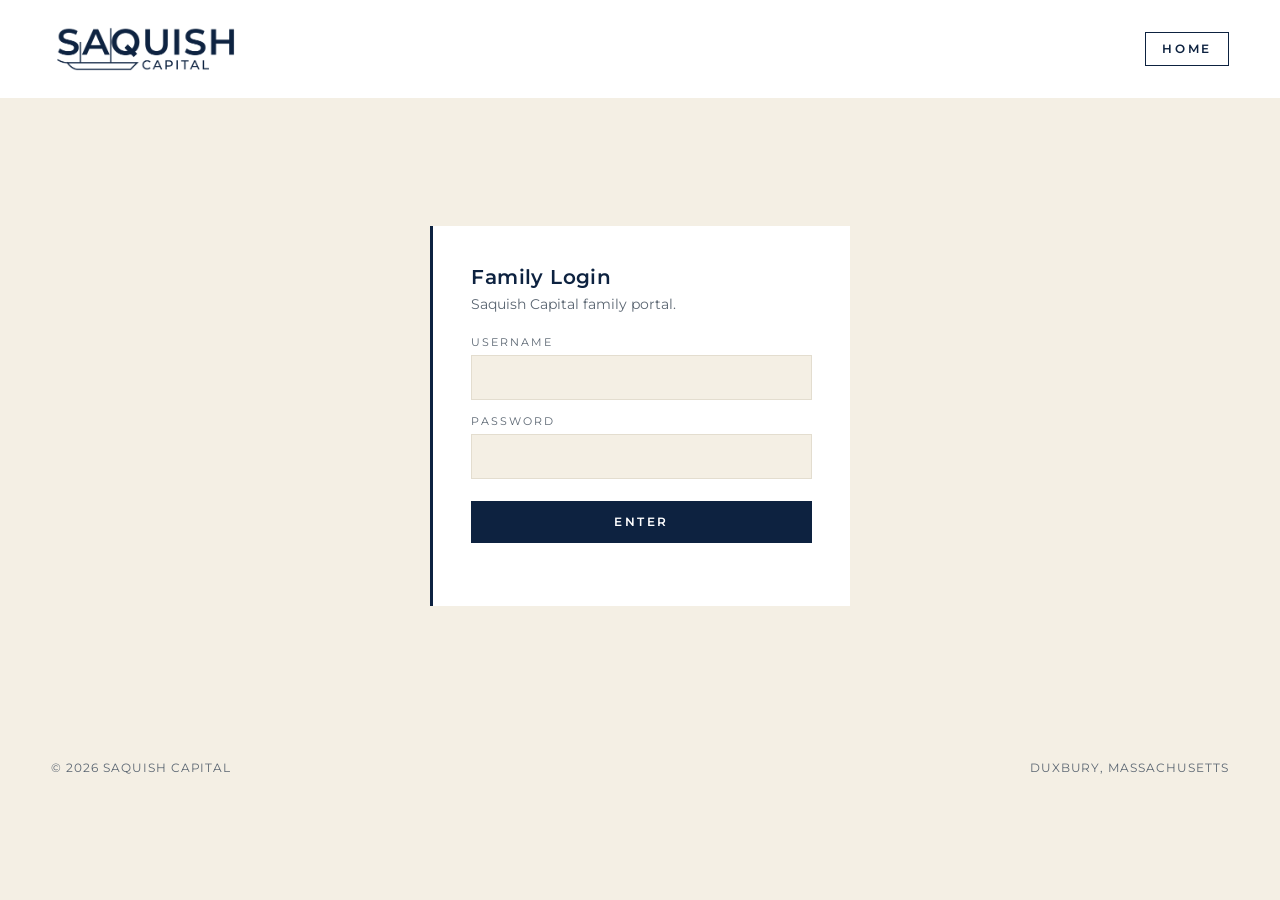
==== family/index.html @ 47f1ddcf "Family portal: gated illustrative holdings page Co-Authored-By: Claude Fable 5.1 <noreply@anthropic." ====
<!doctype html>
<html lang="en">
<head>
<meta charset="utf-8">
<meta name="viewport" content="width=device-width, initial-scale=1, viewport-fit=cover">
<meta name="robots" content="noindex,nofollow">
<title>Saquish Capital — Family</title>
<link rel="icon" href="data:image/svg+xml,%3Csvg xmlns='http://www.w3.org/2000/svg' viewBox='0 0 32 32'%3E%3Crect width='32' height='32' fill='%230d2240'/%3E%3Cpath d='M8 23h17l-2 3H10z' fill='%23f4efe4'/%3E%3Cpath d='M15 6v17M20 9v14' stroke='%23f4efe4' stroke-width='1.6'/%3E%3C/svg%3E">
<link rel="preconnect" href="https://fonts.googleapis.com">
<link rel="stylesheet" href="https://fonts.googleapis.com/css2?family=Montserrat:wght@400;500;600&display=swap">
<style>
  :root{--bg:#ffffff;--cream:#f4efe4;--navy:#0d2240;--ink:#1b2430;--muted:#5b6672;--line:#e3ddcf;--brass:#c9b27c;--up:#2e6b4f;--down:#9a3b2e;color-scheme:light}
  *{box-sizing:border-box}
  html,body{margin:0;background:var(--cream);color:var(--ink);font-family:Montserrat,"Helvetica Neue",Arial,sans-serif;-webkit-font-smoothing:antialiased}
  header{display:flex;align-items:center;justify-content:space-between;gap:16px;padding:22px clamp(16px,4vw,56px);background:var(--bg)}
  .logo img{height:54px;width:auto;display:block}
  nav{display:flex;gap:10px;align-items:center}
  nav a,nav button{font:600 12px/1 Montserrat,sans-serif;letter-spacing:.22em;text-transform:uppercase;color:var(--navy);text-decoration:none;border:1px solid var(--navy);padding:10px 16px;background:transparent;cursor:pointer}
  nav a:hover,nav button:hover{background:var(--navy);color:var(--bg)}
  main{padding:clamp(24px,4vw,48px) clamp(16px,4vw,56px);max-width:1180px;margin:0 auto}
  footer{padding:26px clamp(16px,4vw,56px);display:flex;justify-content:space-between;gap:12px;flex-wrap:wrap;font-size:12px;letter-spacing:.08em;text-transform:uppercase;color:var(--muted)}
  @media (max-width:600px){.logo img{height:40px}}

  /* gate */
  .gate{min-height:60vh;display:grid;place-items:center}
  .card{background:var(--bg);border-left:3px solid var(--navy);padding:clamp(24px,3vw,40px);width:min(420px,100%)}
  .card h1{margin:0 0 6px;font-size:20px;font-weight:600;letter-spacing:.02em;color:var(--navy)}
  .card p{margin:0 0 22px;color:var(--muted);font-size:14px}
  label{display:block;font-size:11px;letter-spacing:.18em;text-transform:uppercase;color:var(--muted);margin:14px 0 6px}
  input{width:100%;font:16px Montserrat,sans-serif;padding:12px 14px;border:1px solid var(--line);background:var(--cream);color:var(--ink);outline:none}
  input:focus{border-color:var(--navy)}
  .btn{margin-top:22px;width:100%;font:600 12px/1 Montserrat,sans-serif;letter-spacing:.22em;text-transform:uppercase;background:var(--navy);color:var(--bg);border:0;padding:15px;cursor:pointer}
  .err{color:var(--down);font-size:13px;margin-top:12px;min-height:1em}

  /* portal */
  .eyebrow{font-size:11px;letter-spacing:.22em;text-transform:uppercase;color:var(--muted);margin:0 0 6px}
  h2{font-size:clamp(22px,2.6vw,30px);font-weight:500;color:var(--navy);margin:0 0 4px;letter-spacing:.01em}
  .asof{font-size:13px;color:var(--muted);margin:0 0 28px}
  .tiles{display:grid;grid-template-columns:repeat(auto-fit,minmax(200px,1fr));gap:14px;margin-bottom:32px}
  .tile{background:var(--bg);padding:20px 22px;border-top:3px solid var(--navy)}
  .tile .k{font-size:11px;letter-spacing:.18em;text-transform:uppercase;color:var(--muted)}
  .tile .v{font-size:clamp(22px,2.4vw,28px);font-weight:500;color:var(--navy);margin-top:8px;font-variant-numeric:tabular-nums}
  .tile .d{font-size:12px;margin-top:6px;color:var(--muted)}
  .d.up{color:var(--up)} .d.down{color:var(--down)}
  section{background:var(--bg);padding:clamp(18px,2.6vw,30px);margin-bottom:22px}
  section h3{margin:0 0 16px;font-size:12px;letter-spacing:.22em;text-transform:uppercase;color:var(--navy);font-weight:600}
  table{width:100%;border-collapse:collapse;font-size:14px}
  th{text-align:left;font-size:11px;letter-spacing:.16em;text-transform:uppercase;color:var(--muted);font-weight:500;padding:0 10px 10px 0;border-bottom:1px solid var(--line)}
  td{padding:13px 10px 13px 0;border-bottom:1px solid var(--line);vertical-align:top}
  td.num,th.num{text-align:right;font-variant-numeric:tabular-nums;white-space:nowrap}
  td .sub{display:block;font-size:12px;color:var(--muted);margin-top:3px}
  tr.total td{font-weight:600;color:var(--navy);border-bottom:0}
  .bar{height:10px;background:var(--cream);display:flex;overflow:hidden;margin:6px 0 14px}
  .bar span{display:block;height:100%}
  .legend{display:flex;flex-wrap:wrap;gap:8px 20px;font-size:12px;color:var(--muted)}
  .legend i{display:inline-block;width:10px;height:10px;margin-right:6px;vertical-align:-1px}
  .c1{background:#0d2240}.c2{background:#2b4a73}.c3{background:#6f8aa6}.c4{background:#c9b27c}.c5{background:#d9d2c0}
  .two{display:grid;grid-template-columns:1fr 1fr;gap:22px}
  @media (max-width:800px){.two{grid-template-columns:1fr}}
  .letter p{margin:0 0 14px;font-size:15px;line-height:1.6;max-width:62ch}
  .note{font-size:12px;color:var(--muted);border-top:1px solid var(--line);padding-top:14px;margin-top:8px}
  .hidden{display:none}
  .tag{display:inline-block;font-size:10px;letter-spacing:.16em;text-transform:uppercase;padding:3px 7px;border:1px solid var(--brass);color:var(--navy);margin-left:8px;vertical-align:middle}
</style>
</head>
<body>
<header>
  <a class="logo" href="/" aria-label="Saquish Capital"><img src="/logo.png" alt="Saquish Capital"></a>
  <nav><a href="/">Home</a><button id="out" class="hidden" type="button">Sign out</button></nav>
</header>

<main>
  <div id="gate" class="gate">
    <form class="card" id="f" autocomplete="off">
      <h1>Family Login</h1>
      <p>Saquish Capital family portal.</p>
      <label for="u">Username</label>
      <input id="u" name="u" type="text" autocapitalize="none" autocorrect="off" required>
      <label for="p">Password</label>
      <input id="p" name="p" type="password" required>
      <button class="btn" type="submit">Enter</button>
      <div class="err" id="err" aria-live="polite"></div>
    </form>
  </div>

  <div id="portal" class="hidden">
    <p class="eyebrow">Family portal <span class="tag">Illustrative</span></p>
    <h2>Saquish Capital — Consolidated Holdings</h2>
    <p class="asof">As of September 30, 2026 · Figures are hypothetical placeholders for layout</p>

    <div class="tiles">
      <div class="tile"><div class="k">Net asset value</div><div class="v">$48.6M</div><div class="d up">▲ 6.2% YTD</div></div>
      <div class="tile"><div class="k">Operating cash flow (TTM)</div><div class="v">$4.1M</div><div class="d up">▲ 11% y/y</div></div>
      <div class="tile"><div class="k">Net debt / EBITDA</div><div class="v">2.1×</div><div class="d">Covenant 2.75×</div></div>
      <div class="tile"><div class="k">Liquidity</div><div class="v">$3.4M</div><div class="d">Cash + undrawn revolver</div></div>
    </div>

    <section>
      <h3>Allocation</h3>
      <div class="bar"><span class="c1" style="width:58%"></span><span class="c2" style="width:17%"></span><span class="c3" style="width:12%"></span><span class="c4" style="width:9%"></span><span class="c5" style="width:4%"></span></div>
      <div class="legend"><span><i class="c1"></i>Operating company 58%</span><span><i class="c2"></i>Farm &amp; agriculture 17%</span><span><i class="c3"></i>Real estate 12%</span><span><i class="c4"></i>Public markets 9%</span><span><i class="c5"></i>Cash 4%</span></div>
    </section>

    <section>
      <h3>Holdings</h3>
      <table>
        <thead><tr><th>Holding</th><th>Type</th><th class="num">Carrying value</th><th class="num">Share</th><th class="num">YTD</th></tr></thead>
        <tbody>
          <tr><td>Recycleworks Inc.<span class="sub">Waste &amp; organics infrastructure · Massachusetts &amp; Northeast</span></td><td>Operating company</td><td class="num">$28.2M</td><td class="num">58%</td><td class="num" style="color:var(--up)">+8.4%</td></tr>
          <tr><td>Happy Trails Farm<span class="sub">275 acres · Angus herd · East Freetown, MA</span></td><td>Agriculture</td><td class="num">$8.3M</td><td class="num">17%</td><td class="num" style="color:var(--up)">+2.1%</td></tr>
          <tr><td>Coastal Massachusetts land<span class="sub">Plymouth &amp; Bristol Counties · held directly</span></td><td>Real estate</td><td class="num">$5.8M</td><td class="num">12%</td><td class="num" style="color:var(--up)">+4.0%</td></tr>
          <tr><td>Systematic strategies<span class="sub">Rules-based index sleeve · internally managed</span></td><td>Public markets</td><td class="num">$4.4M</td><td class="num">9%</td><td class="num" style="color:var(--up)">+9.7%</td></tr>
          <tr><td>Cash &amp; equivalents<span class="sub">Operating reserve</span></td><td>Cash</td><td class="num">$1.9M</td><td class="num">4%</td><td class="num">—</td></tr>
          <tr class="total"><td>Total</td><td></td><td class="num">$48.6M</td><td class="num">100%</td><td class="num">+6.2%</td></tr>
        </tbody>
      </table>
    </section>

    <div class="two">
      <section>
        <h3>Recent activity</h3>
        <table>
          <tbody>
            <tr><td>Sep 18</td><td>RWI — Londonderry, NH permit filed</td></tr>
            <tr><td>Sep 05</td><td>Farm — fall calving complete, 62 head</td></tr>
            <tr><td>Aug 22</td><td>Public markets — sleeve rebalanced</td></tr>
            <tr><td>Aug 01</td><td>RWI — fleet refinance closed</td></tr>
            <tr><td>Jul 15</td><td>Q2 distribution paid</td></tr>
          </tbody>
        </table>
      </section>
      <section class="letter">
        <h3>Quarterly note</h3>
        <p>The quarter went as planned. The operating company grew tonnage and held margin; the farm closed its best calving season; the land did nothing, which is what land is for.</p>
        <p>We added nothing new. The best move most quarters is to keep running what we own and let it compound.</p>
        <p>— D.B.</p>
      </section>
    </div>

    <p class="note">This page is a design mock-up. All figures are illustrative placeholders and do not represent actual holdings, values, or performance.</p>
  </div>
</main>

<footer>
  <span>© 2026 Saquish Capital</span>
  <span>Duxbury, Massachusetts</span>
</footer>

<script>
(function(){
  var H='daecb7d786617fdd7d86ed556edcd32fc1361070682475198ca2e9d5eb0e3745';
  var gate=document.getElementById('gate'),portal=document.getElementById('portal'),out=document.getElementById('out'),f=document.getElementById('f'),err=document.getElementById('err');
  function show(ok){gate.classList.toggle('hidden',ok);portal.classList.toggle('hidden',!ok);out.classList.toggle('hidden',!ok);}
  function sha(s){return crypto.subtle.digest('SHA-256',new TextEncoder().encode(s)).then(function(b){return Array.from(new Uint8Array(b)).map(function(x){return x.toString(16).padStart(2,'0')}).join('')});}
  try{if(sessionStorage.getItem('sq')==='1')show(true);}catch(e){}
  f.addEventListener('submit',function(e){
    e.preventDefault();err.textContent='';
    var u=f.u.value.trim().toLowerCase(),p=f.p.value.trim().toLowerCase();
    sha(u+':'+p).then(function(h){
      if(h===H){try{sessionStorage.setItem('sq','1');}catch(x){}show(true);window.scrollTo(0,0);}
      else{err.textContent='Incorrect username or password.';f.p.value='';f.p.focus();}
    });
  });
  out.addEventListener('click',function(){try{sessionStorage.removeItem('sq');}catch(x){}f.reset();show(false);});
})();
</script>
</body>
</html>
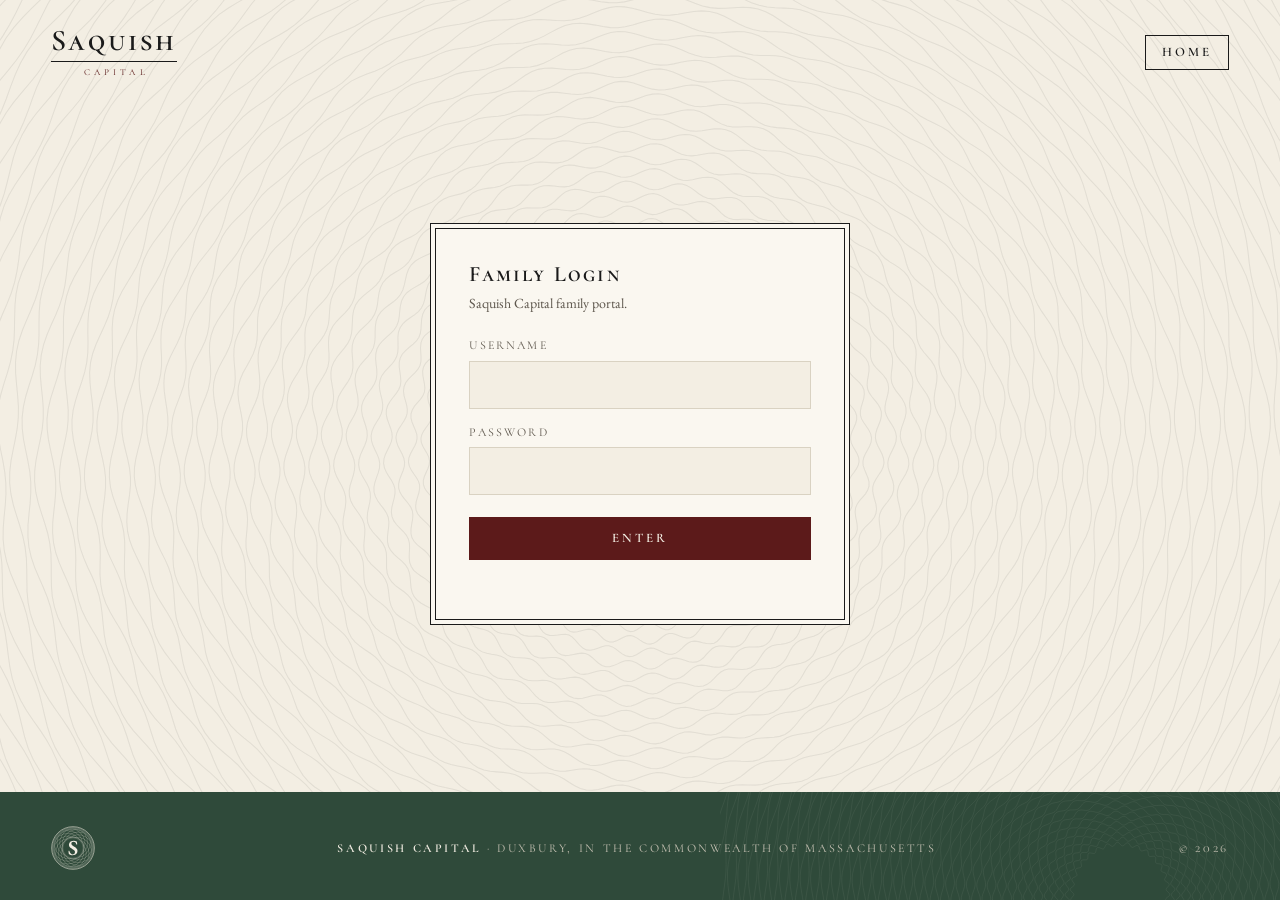
==== commit 69472736: "Recut site to 02 Trust Company identity: engine-turned mark, Garamond lockup, watermark, plate-frame" ====
--- a/family/index.html
+++ b/family/index.html
@@ -4,48 +4,49 @@
 <meta charset="utf-8">
 <meta name="viewport" content="width=device-width, initial-scale=1, viewport-fit=cover">
 <meta name="robots" content="noindex,nofollow">
+<meta http-equiv="Cache-Control" content="no-cache, no-store, must-revalidate">
 <title>Saquish Capital — Family</title>
-<link rel="icon" href="data:image/svg+xml,%3Csvg xmlns='http://www.w3.org/2000/svg' viewBox='0 0 32 32'%3E%3Crect width='32' height='32' fill='%230d2240'/%3E%3Cpath d='M8 23h17l-2 3H10z' fill='%23f4efe4'/%3E%3Cpath d='M15 6v17M20 9v14' stroke='%23f4efe4' stroke-width='1.6'/%3E%3C/svg%3E">
+<link rel="icon" type="image/svg+xml" href="/favicon.svg">
 <link rel="preconnect" href="https://fonts.googleapis.com">
-<link rel="stylesheet" href="https://fonts.googleapis.com/css2?family=Montserrat:wght@400;500;600&display=swap">
+<link rel="stylesheet" href="https://fonts.googleapis.com/css2?family=EB+Garamond:ital,wght@0,400;0,500;0,600;1,400&family=Cormorant+SC:wght@500;600&display=swap">
+<link rel="stylesheet" href="/style.css">
 <style>
-  :root{--bg:#ffffff;--cream:#f4efe4;--navy:#0d2240;--ink:#1b2430;--muted:#5b6672;--line:#e3ddcf;--brass:#c9b27c;--up:#2e6b4f;--down:#9a3b2e;color-scheme:light}
+  :root{--bg:#faf7f0;--cream:#f3eee3;--navy:#1a1a1a;--ink:#1a1a1a;--muted:#5e574d;--line:#d9d2c2;--brass:#5c1a1a;--up:#2f4a3a;--down:#9a3b2e;color-scheme:light}
   *{box-sizing:border-box}
-  html,body{margin:0;background:var(--cream);color:var(--ink);font-family:Montserrat,"Helvetica Neue",Arial,sans-serif;-webkit-font-smoothing:antialiased}
-  header{display:flex;align-items:center;justify-content:space-between;gap:16px;padding:22px clamp(16px,4vw,56px);background:var(--bg)}
-  .logo img{height:54px;width:auto;display:block}
+  html,body{margin:0;background:var(--cream);color:var(--ink);font-family:"EB Garamond",Garamond,Georgia,serif;-webkit-font-smoothing:antialiased}
   nav{display:flex;gap:10px;align-items:center}
-  nav a,nav button{font:600 12px/1 Montserrat,sans-serif;letter-spacing:.22em;text-transform:uppercase;color:var(--navy);text-decoration:none;border:1px solid var(--navy);padding:10px 16px;background:transparent;cursor:pointer}
-  nav a:hover,nav button:hover{background:var(--navy);color:var(--bg)}
+  nav a,nav button{font-family:"Cormorant SC",serif;font-weight:600;font-size:13px;line-height:1;letter-spacing:.22em;text-transform:uppercase;color:var(--navy);text-decoration:none;border:1px solid var(--navy);padding:10px 16px;background:transparent;cursor:pointer}
+  nav a:hover,nav button:hover{background:var(--navy);color:var(--cream)}
   main{padding:clamp(24px,4vw,48px) clamp(16px,4vw,56px);max-width:1180px;margin:0 auto}
-  footer{padding:26px clamp(16px,4vw,56px);display:flex;justify-content:space-between;gap:12px;flex-wrap:wrap;font-size:12px;letter-spacing:.08em;text-transform:uppercase;color:var(--muted)}
-  @media (max-width:600px){.logo img{height:40px}}
+  main h1,main h2,main h3{text-align:left}
+  main h2{font-weight:500}
+  
 
   /* gate */
   .gate{min-height:60vh;display:grid;place-items:center}
-  .card{background:var(--bg);border-left:3px solid var(--navy);padding:clamp(24px,3vw,40px);width:min(420px,100%)}
-  .card h1{margin:0 0 6px;font-size:20px;font-weight:600;letter-spacing:.02em;color:var(--navy)}
+  .card{background:var(--bg);border:1px solid var(--navy);outline:1px solid var(--navy);outline-offset:-6px;padding:clamp(28px,3vw,44px);width:min(420px,100%)}
+  .card h1{margin:0 0 6px;font-family:"Cormorant SC",serif;font-size:22px;font-weight:600;letter-spacing:.1em;color:var(--navy)}
   .card p{margin:0 0 22px;color:var(--muted);font-size:14px}
-  label{display:block;font-size:11px;letter-spacing:.18em;text-transform:uppercase;color:var(--muted);margin:14px 0 6px}
-  input{width:100%;font:16px Montserrat,sans-serif;padding:12px 14px;border:1px solid var(--line);background:var(--cream);color:var(--ink);outline:none}
+  label{display:block;font-family:"Cormorant SC",serif;font-size:12px;letter-spacing:.18em;text-transform:uppercase;color:var(--muted);margin:14px 0 6px}
+  input{width:100%;font:17px "EB Garamond",serif;padding:12px 14px;border:1px solid var(--line);background:var(--cream);color:var(--ink);outline:none}
   input:focus{border-color:var(--navy)}
-  .btn{margin-top:22px;width:100%;font:600 12px/1 Montserrat,sans-serif;letter-spacing:.22em;text-transform:uppercase;background:var(--navy);color:var(--bg);border:0;padding:15px;cursor:pointer}
+  .btn{margin-top:22px;width:100%;font:600 13px/1 "Cormorant SC",serif;letter-spacing:.22em;text-transform:uppercase;background:var(--brass);color:var(--cream);border:0;padding:15px;cursor:pointer}
   .err{color:var(--down);font-size:13px;margin-top:12px;min-height:1em}
 
   /* portal */
-  .eyebrow{font-size:11px;letter-spacing:.22em;text-transform:uppercase;color:var(--muted);margin:0 0 6px}
+  .eyebrow{font-family:"Cormorant SC",serif;font-size:12px;letter-spacing:.22em;text-transform:uppercase;color:var(--brass);margin:0 0 6px}
   h2{font-size:clamp(22px,2.6vw,30px);font-weight:500;color:var(--navy);margin:0 0 4px;letter-spacing:.01em}
   .asof{font-size:13px;color:var(--muted);margin:0 0 28px}
   .tiles{display:grid;grid-template-columns:repeat(auto-fit,minmax(200px,1fr));gap:14px;margin-bottom:32px}
-  .tile{background:var(--bg);padding:20px 22px;border-top:3px solid var(--navy)}
-  .tile .k{font-size:11px;letter-spacing:.18em;text-transform:uppercase;color:var(--muted)}
+  .tile{background:var(--bg);padding:20px 22px;border:1px solid var(--line);border-top:1px solid var(--navy)}
+  .tile .k{font-family:"Cormorant SC",serif;font-size:12px;letter-spacing:.18em;text-transform:uppercase;color:var(--muted)}
   .tile .v{font-size:clamp(22px,2.4vw,28px);font-weight:500;color:var(--navy);margin-top:8px;font-variant-numeric:tabular-nums}
   .tile .d{font-size:12px;margin-top:6px;color:var(--muted)}
   .d.up{color:var(--up)} .d.down{color:var(--down)}
-  section{background:var(--bg);padding:clamp(18px,2.6vw,30px);margin-bottom:22px}
-  section h3{margin:0 0 16px;font-size:12px;letter-spacing:.22em;text-transform:uppercase;color:var(--navy);font-weight:600}
+  section{background:var(--bg);padding:clamp(18px,2.6vw,30px);margin-bottom:22px;border:1px solid var(--line)}
+  section h3{margin:0 0 16px;font-family:"Cormorant SC",serif;font-size:13px;letter-spacing:.22em;text-transform:uppercase;color:var(--navy);font-weight:600}
   table{width:100%;border-collapse:collapse;font-size:14px}
-  th{text-align:left;font-size:11px;letter-spacing:.16em;text-transform:uppercase;color:var(--muted);font-weight:500;padding:0 10px 10px 0;border-bottom:1px solid var(--line)}
+  th{text-align:left;font-family:"Cormorant SC",serif;font-size:12px;letter-spacing:.16em;text-transform:uppercase;color:var(--muted);font-weight:500;padding:0 10px 10px 0;border-bottom:1px solid var(--line)}
   td{padding:13px 10px 13px 0;border-bottom:1px solid var(--line);vertical-align:top}
   td.num,th.num{text-align:right;font-variant-numeric:tabular-nums;white-space:nowrap}
   td .sub{display:block;font-size:12px;color:var(--muted);margin-top:3px}
@@ -54,18 +55,44 @@
   .bar span{display:block;height:100%}
   .legend{display:flex;flex-wrap:wrap;gap:8px 20px;font-size:12px;color:var(--muted)}
   .legend i{display:inline-block;width:10px;height:10px;margin-right:6px;vertical-align:-1px}
-  .c1{background:#0d2240}.c2{background:#2b4a73}.c3{background:#6f8aa6}.c4{background:#c9b27c}.c5{background:#d9d2c0}
+  .c1{background:#1a1a1a}.c2{background:#5c1a1a}.c3{background:#2f4a3a}.c4{background:#8e8577}.c5{background:#d9d2c2}
   .two{display:grid;grid-template-columns:1fr 1fr;gap:22px}
   @media (max-width:800px){.two{grid-template-columns:1fr}}
   .letter p{margin:0 0 14px;font-size:15px;line-height:1.6;max-width:62ch}
   .note{font-size:12px;color:var(--muted);border-top:1px solid var(--line);padding-top:14px;margin-top:8px}
   .hidden{display:none}
-  .tag{display:inline-block;font-size:10px;letter-spacing:.16em;text-transform:uppercase;padding:3px 7px;border:1px solid var(--brass);color:var(--navy);margin-left:8px;vertical-align:middle}
+  .strip{display:flex;flex-wrap:wrap;gap:8px 28px;font-size:12px;letter-spacing:.06em;color:var(--muted);margin:-18px 0 26px;min-height:1em}
+  .strip b{color:var(--navy);font-weight:600}
+  .people{display:grid;grid-template-columns:repeat(auto-fill,minmax(230px,1fr));gap:12px}
+  .person{background:var(--cream);padding:16px 18px;border-left:3px solid var(--brass)}
+  .person .role{font-family:"Cormorant SC",serif;font-size:11px;letter-spacing:.2em;text-transform:uppercase;color:var(--muted)}
+  .person .nm{font-size:15px;font-weight:600;color:var(--navy);margin:4px 0 2px}
+  .person .org{font-size:12px;color:var(--muted);margin-bottom:10px}
+  .person .acts{display:flex;gap:8px;flex-wrap:wrap}
+  .person .acts a{font:600 11px/1 "Cormorant SC",serif;letter-spacing:.16em;text-transform:uppercase;color:var(--navy);border:1px solid var(--navy);padding:7px 10px;text-decoration:none}
+  .person .acts a:hover{background:var(--navy);color:var(--bg)}
+  .person .when{font-size:12px;color:var(--muted);margin-top:10px;line-height:1.4}
+  .vault{display:grid;grid-template-columns:repeat(auto-fill,minmax(200px,1fr));gap:10px}
+  .vault a{display:block;background:var(--cream);padding:14px 16px;color:var(--navy);text-decoration:none;font-size:13px;font-weight:500;border-bottom:2px solid var(--line)}
+  .vault a:hover{border-color:var(--navy)}
+  .vault a small{display:block;font-weight:400;color:var(--muted);font-size:11px;margin-top:3px}
+  .ob td:first-child{white-space:nowrap;color:var(--navy);font-weight:600;width:110px}
+  .ob td:last-child{color:var(--muted);text-align:right;white-space:nowrap}
+  .next{font-size:13px;color:var(--muted);margin:-6px 0 14px}
+  .next b{color:var(--navy)}
+  textarea{width:100%;font:16px "EB Garamond",serif;padding:12px 14px;border:1px solid var(--line);background:var(--cream);color:var(--ink);outline:none;min-height:90px;resize:vertical}
+  textarea:focus{border-color:var(--navy)}
+  .desk .btn{width:auto;padding:13px 22px;margin-top:12px}
+  .letters details{border-top:1px solid var(--line);padding:10px 0}
+  .letters summary{cursor:pointer;font-size:13px;font-weight:600;color:var(--navy);letter-spacing:.04em}
+  .letters p{margin:10px 0 0;font-size:14px;line-height:1.6;max-width:62ch;white-space:pre-line}
+  .hi{font-size:13px;color:var(--muted)}
+  .tag{display:inline-block;font-family:"Cormorant SC",serif;font-size:11px;letter-spacing:.16em;text-transform:uppercase;padding:3px 7px;border:1px solid var(--brass);color:var(--navy);margin-left:8px;vertical-align:middle}
 </style>
 </head>
 <body>
 <header>
-  <a class="logo" href="/" aria-label="Saquish Capital"><img src="/logo.png" alt="Saquish Capital"></a>
+  <a class="logo" href="/" aria-label="Saquish Capital"><span class="w">Saquish</span><span class="r"></span><span class="c">CAPITAL</span></a>
   <nav><a href="/">Home</a><button id="out" class="hidden" type="button">Sign out</button></nav>
 </header>
 
@@ -84,84 +111,150 @@
   </div>
 
   <div id="portal" class="hidden">
-    <p class="eyebrow">Family portal <span class="tag">Illustrative</span></p>
+    <p class="eyebrow">Family portal · <span id="hi" class="hi"></span></p>
     <h2>Saquish Capital — Consolidated Holdings</h2>
-    <p class="asof">As of September 30, 2026 · Figures are hypothetical placeholders for layout</p>
-
-    <div class="tiles">
-      <div class="tile"><div class="k">Net asset value</div><div class="v">$48.6M</div><div class="d up">▲ 6.2% YTD</div></div>
-      <div class="tile"><div class="k">Operating cash flow (TTM)</div><div class="v">$4.1M</div><div class="d up">▲ 11% y/y</div></div>
-      <div class="tile"><div class="k">Net debt / EBITDA</div><div class="v">2.1×</div><div class="d">Covenant 2.75×</div></div>
-      <div class="tile"><div class="k">Liquidity</div><div class="v">$3.4M</div><div class="d">Cash + undrawn revolver</div></div>
-    </div>
+    <p class="asof" id="asof">As of October 2026 · Estimated values</p>
+    <div class="strip" id="strip"></div>
+
+    <div class="tiles" id="tiles"></div>
 
     <section>
       <h3>Allocation</h3>
-      <div class="bar"><span class="c1" style="width:58%"></span><span class="c2" style="width:17%"></span><span class="c3" style="width:12%"></span><span class="c4" style="width:9%"></span><span class="c5" style="width:4%"></span></div>
-      <div class="legend"><span><i class="c1"></i>Operating company 58%</span><span><i class="c2"></i>Farm &amp; agriculture 17%</span><span><i class="c3"></i>Real estate 12%</span><span><i class="c4"></i>Public markets 9%</span><span><i class="c5"></i>Cash 4%</span></div>
+      <div class="bar" id="bar"></div>
+      <div class="legend" id="legend"></div>
     </section>
 
     <section>
       <h3>Holdings</h3>
       <table>
-        <thead><tr><th>Holding</th><th>Type</th><th class="num">Carrying value</th><th class="num">Share</th><th class="num">YTD</th></tr></thead>
-        <tbody>
-          <tr><td>Recycleworks Inc.<span class="sub">Waste &amp; organics infrastructure · Massachusetts &amp; Northeast</span></td><td>Operating company</td><td class="num">$28.2M</td><td class="num">58%</td><td class="num" style="color:var(--up)">+8.4%</td></tr>
-          <tr><td>Happy Trails Farm<span class="sub">275 acres · Angus herd · East Freetown, MA</span></td><td>Agriculture</td><td class="num">$8.3M</td><td class="num">17%</td><td class="num" style="color:var(--up)">+2.1%</td></tr>
-          <tr><td>Coastal Massachusetts land<span class="sub">Plymouth &amp; Bristol Counties · held directly</span></td><td>Real estate</td><td class="num">$5.8M</td><td class="num">12%</td><td class="num" style="color:var(--up)">+4.0%</td></tr>
-          <tr><td>Systematic strategies<span class="sub">Rules-based index sleeve · internally managed</span></td><td>Public markets</td><td class="num">$4.4M</td><td class="num">9%</td><td class="num" style="color:var(--up)">+9.7%</td></tr>
-          <tr><td>Cash &amp; equivalents<span class="sub">Operating reserve</span></td><td>Cash</td><td class="num">$1.9M</td><td class="num">4%</td><td class="num">—</td></tr>
-          <tr class="total"><td>Total</td><td></td><td class="num">$48.6M</td><td class="num">100%</td><td class="num">+6.2%</td></tr>
-        </tbody>
+        <thead><tr><th>Holding</th><th>Type</th><th class="num">Estimated value</th><th class="num">Share</th></tr></thead>
+        <tbody id="rows"></tbody>
       </table>
     </section>
 
+    <section>
+      <h3>The office — who to call</h3>
+      <div class="people">
+        <div class="person"><div class="role">Dan</div><div class="nm">Daniel Buonagurio</div><div class="org">Saquish Capital</div><div class="acts"><a href="tel:+17818440682">Call</a><a href="sms:+17818440682">Text</a><a href="mailto:daniel@recycleworksinc.com">Email</a></div><div class="when">First call for anything. If he's unreachable, go down this list.</div></div>
+        <div class="person"><div class="role">Lawyer</div><div class="nm">[Name]</div><div class="org">[Firm]</div><div class="acts"><a href="tel:">Call</a><a href="mailto:">Email</a></div><div class="when">Contracts, property, anything someone wants signed. Nothing gets signed before they read it.</div></div>
+        <div class="person"><div class="role">Tax lawyer</div><div class="nm">[Name]</div><div class="org">[Firm]</div><div class="acts"><a href="tel:">Call</a><a href="mailto:">Email</a></div><div class="when">Any letter from the IRS or Mass DOR. Forward the letter; don't reply to it.</div></div>
+        <div class="person"><div class="role">CPA</div><div class="nm">[Name]</div><div class="org">[Firm]</div><div class="acts"><a href="tel:">Call</a><a href="mailto:">Email</a></div><div class="when">Returns, estimates, "what do we owe and when."</div></div>
+        <div class="person"><div class="role">Banker</div><div class="nm">[Name]</div><div class="org">[Bank]</div><div class="acts"><a href="tel:">Call</a><a href="mailto:">Email</a></div><div class="when">Wires over the limit, anything the bank needs signed.</div></div>
+        <div class="person"><div class="role">Insurance</div><div class="nm">[Name]</div><div class="org">[Agency]</div><div class="acts"><a href="tel:">Call</a><a href="mailto:">Email</a></div><div class="when">Any accident, damage, or claim. Call the agent before calling the carrier.</div></div>
+        <div class="person"><div class="role">Emergency</div><div class="nm">Duxbury Police</div><div class="org">Non-emergency line</div><div class="acts"><a href="tel:+17819341212">Call</a><a href="tel:911">911</a></div><div class="when">Freetown PD (farm): <a href="tel:+15087634017" style="color:var(--navy)">508-763-4017</a>.</div></div>
+      </div>
+    </section>
+
     <div class="two">
       <section>
-        <h3>Recent activity</h3>
-        <table>
-          <tbody>
-            <tr><td>Sep 18</td><td>RWI — Londonderry, NH permit filed</td></tr>
-            <tr><td>Sep 05</td><td>Farm — fall calving complete, 62 head</td></tr>
-            <tr><td>Aug 22</td><td>Public markets — sleeve rebalanced</td></tr>
-            <tr><td>Aug 01</td><td>RWI — fleet refinance closed</td></tr>
-            <tr><td>Jul 15</td><td>Q2 distribution paid</td></tr>
-          </tbody>
-        </table>
-      </section>
-      <section class="letter">
-        <h3>Quarterly note</h3>
-        <p>The quarter went as planned. The operating company grew tonnage and held margin; the farm closed its best calving season; the land did nothing, which is what land is for.</p>
-        <p>We added nothing new. The best move most quarters is to keep running what we own and let it compound.</p>
-        <p>— D.B.</p>
+        <h3>Calendar of obligations</h3>
+        <p class="next" id="next"></p>
+        <table class="ob"><tbody id="obs"></tbody></table>
+      </section>
+      <section>
+        <h3>Document vault</h3>
+        <div class="vault">
+          <a href="https://netorgft5731926.sharepoint.com/" target="_blank" rel="noopener">Entity documents<small>Saquish Capital LP · Happy Trails LLC · operating agreements</small></a>
+          <a href="https://netorgft5731926.sharepoint.com/" target="_blank" rel="noopener">Deeds &amp; titles<small>Farm parcels · vehicles</small></a>
+          <a href="https://netorgft5731926.sharepoint.com/" target="_blank" rel="noopener">Insurance<small>Declarations pages · policies</small></a>
+          <a href="https://netorgft5731926.sharepoint.com/" target="_blank" rel="noopener">Tax returns<small>Last three years</small></a>
+          <a href="https://netorgft5731926.sharepoint.com/" target="_blank" rel="noopener">Bank &amp; loans<small>Statements · notes</small></a>
+          <a href="https://netorgft5731926.sharepoint.com/" target="_blank" rel="noopener">Personal<small>Passports · IDs · wills</small></a>
+        </div>
       </section>
     </div>
 
-    <p class="note">This page is a design mock-up. All figures are illustrative placeholders and do not represent actual holdings, values, or performance.</p>
+    <div class="two">
+      <section class="desk">
+        <h3>Request desk</h3>
+        <p class="hi" style="margin:0 0 10px">Need something handled? Write it here. It goes to Dan's desk and gets done.</p>
+        <textarea id="req" placeholder="e.g. Renew the registration on the LX before the end of the month"></textarea>
+        <button class="btn" id="send" type="button">Send to the desk</button>
+      </section>
+      <section class="letters">
+        <h3>Letters</h3>
+        <div id="letters"></div>
+      </section>
+    </div>
+
+    <p class="note">Values are management estimates and are not audited, appraised, or marked to market.</p>
   </div>
 </main>
 
 <footer>
-  <span>© 2026 Saquish Capital</span>
-  <span>Duxbury, Massachusetts</span>
+  <img src="/mark-green.svg" alt="">
+  <span class="f"><b>Saquish Capital</b> · Duxbury, in the Commonwealth of Massachusetts</span>
+  <span class="f">© 2026</span>
 </footer>
 
 <script>
 (function(){
-  var H='daecb7d786617fdd7d86ed556edcd32fc1361070682475198ca2e9d5eb0e3745';
+  var USERS={
+    'daecb7d786617fdd7d86ed556edcd32fc1361070682475198ca2e9d5eb0e3745':'Dan',
+    '8e4df88919894649b2b9db4044701720957fc8bb0c1b5afde7c50a1a561b30de':'Nicole'
+  };
   var gate=document.getElementById('gate'),portal=document.getElementById('portal'),out=document.getElementById('out'),f=document.getElementById('f'),err=document.getElementById('err');
-  function show(ok){gate.classList.toggle('hidden',ok);portal.classList.toggle('hidden',!ok);out.classList.toggle('hidden',!ok);}
+  function $(id){return document.getElementById(id)}
+  function show(ok,name){gate.classList.toggle('hidden',ok);portal.classList.toggle('hidden',!ok);out.classList.toggle('hidden',!ok);
+    if(ok){var h=new Date().getHours(),g=h<12?'Good morning':h<17?'Good afternoon':'Good evening';$('hi').textContent=g+(name?', '+name:'');load();}}
   function sha(s){return crypto.subtle.digest('SHA-256',new TextEncoder().encode(s)).then(function(b){return Array.from(new Uint8Array(b)).map(function(x){return x.toString(16).padStart(2,'0')}).join('')});}
-  try{if(sessionStorage.getItem('sq')==='1')show(true);}catch(e){}
+  try{var n=sessionStorage.getItem('sq');if(n)show(true,n);}catch(e){}
   f.addEventListener('submit',function(e){
     e.preventDefault();err.textContent='';
     var u=f.u.value.trim().toLowerCase(),p=f.p.value.trim().toLowerCase();
     sha(u+':'+p).then(function(h){
-      if(h===H){try{sessionStorage.setItem('sq','1');}catch(x){}show(true);window.scrollTo(0,0);}
+      if(USERS[h]){try{sessionStorage.setItem('sq',USERS[h]);}catch(x){}show(true,USERS[h]);window.scrollTo(0,0);}
       else{err.textContent='Incorrect username or password.';f.p.value='';f.p.focus();}
     });
   });
   out.addEventListener('click',function(){try{sessionStorage.removeItem('sq');}catch(x){}f.reset();show(false);});
+
+  function money(v){return v>=1e6?'$'+(v/1e6).toFixed(1)+'M':'$'+Math.round(v/1e3)+'K'}
+  function fmtDate(d){return new Date(d+'T12:00:00').toLocaleDateString('en-US',{month:'short',day:'numeric',year:'numeric'})}
+  var C=['c1','c2','c3','c4','c5'];
+  var loaded=false;
+  function load(){
+    if(loaded)return;loaded=true;
+    fetch('data.json?'+Date.now()).then(function(r){return r.json()}).then(render).catch(function(){});
+    strip();
+  }
+  function render(d){
+    var hs=d.holdings.slice().sort(function(a,b){return b.value-a.value});
+    var tot=hs.reduce(function(a,h){return a+h.value},0);
+    var byType={};hs.forEach(function(h){byType[h.type]=(byType[h.type]||0)+h.value});
+    $('asof').textContent='As of '+fmtDate(d.as_of)+' · Estimated values';
+    var tiles='<div class="tile"><div class="k">Net asset value</div><div class="v">'+money(tot)+'</div><div class="d">'+hs.length+' holdings</div></div>';
+    Object.keys(byType).sort(function(a,b){return byType[b]-byType[a]}).slice(0,3).forEach(function(t){tiles+='<div class="tile"><div class="k">'+t+'</div><div class="v">'+money(byType[t])+'</div><div class="d">'+Math.round(byType[t]/tot*100)+'% of total</div></div>'});
+    $('tiles').innerHTML=tiles;
+    $('bar').innerHTML=hs.map(function(h,i){return '<span class="'+C[i%5]+'" style="width:'+(h.value/tot*100).toFixed(1)+'%"></span>'}).join('');
+    $('legend').innerHTML=hs.map(function(h,i){return '<span><i class="'+C[i%5]+'"></i>'+h.name+' '+Math.round(h.value/tot*100)+'%</span>'}).join('');
+    $('rows').innerHTML=hs.map(function(h){return '<tr><td>'+h.name+'<span class="sub">'+h.sub+'</span></td><td>'+h.type+'</td><td class="num">'+money(h.value)+'</td><td class="num">'+Math.round(h.value/tot*100)+'%</td></tr>'}).join('')+'<tr class="total"><td>Total</td><td></td><td class="num">'+money(tot)+'</td><td class="num">100%</td></tr>';
+    var today=new Date().toISOString().slice(0,10);
+    var obs=d.obligations.filter(function(o){return o.date>=today}).sort(function(a,b){return a.date<b.date?-1:1});
+    if(obs.length){var days=Math.round((new Date(obs[0].date)-new Date(today))/864e5);$('next').innerHTML='Next: <b>'+obs[0].what+'</b> in '+days+' day'+(days===1?'':'s');}
+    $('obs').innerHTML=obs.map(function(o){return '<tr><td>'+fmtDate(o.date)+'</td><td>'+o.what+'</td><td>'+o.who+'</td></tr>'}).join('');
+    $('letters').innerHTML=d.letters.map(function(l,i){return '<details'+(i===0?' open':'')+'><summary>'+l.period+'</summary><p>'+l.text+'</p></details>'}).join('');
+  }
+  function strip(){
+    var el=$('strip'),parts={};
+    function paint(){el.innerHTML=['wx','tide'].filter(function(k){return parts[k]}).map(function(k){return parts[k]}).join('')}
+    fetch('https://api.open-meteo.com/v1/forecast?latitude=42.04&longitude=-70.67&current=temperature_2m,wind_speed_10m,wind_direction_10m,weather_code&daily=temperature_2m_max,temperature_2m_min&temperature_unit=fahrenheit&wind_speed_unit=kn&timezone=America%2FNew_York&forecast_days=1')
+      .then(function(r){return r.json()}).then(function(w){
+        var c=w.current,dirs=['N','NE','E','SE','S','SW','W','NW'],dir=dirs[Math.round(c.wind_direction_10m/45)%8];
+        parts.wx='<span>Duxbury Bay <b>'+Math.round(c.temperature_2m)+'°</b> · wind <b>'+dir+' '+Math.round(c.wind_speed_10m)+' kn</b> · high '+Math.round(w.daily.temperature_2m_max[0])+'° / low '+Math.round(w.daily.temperature_2m_min[0])+'°</span>';paint();
+      }).catch(function(){});
+    fetch('https://api.tidesandcurrents.noaa.gov/api/prod/datagetter?station=8446493&product=predictions&datum=MLLW&interval=hilo&units=english&time_zone=lst_ldt&format=json&date=today')
+      .then(function(r){return r.json()}).then(function(t){
+        var now=new Date(),nx=(t.predictions||[]).map(function(p){return {t:new Date(p.t.replace(' ','T')),hi:p.type==='H',v:parseFloat(p.v)}}).filter(function(p){return p.t>now});
+        if(nx.length){var p=nx[0];parts.tide='<span>Next '+(p.hi?'high':'low')+' tide <b>'+p.t.toLocaleTimeString('en-US',{hour:'numeric',minute:'2-digit'})+'</b> ('+p.v.toFixed(1)+' ft)</span>';paint();}
+      }).catch(function(){});
+  }
+  $('send').addEventListener('click',function(){
+    var t=$('req').value.trim();if(!t)return;
+    var who='';try{who=sessionStorage.getItem('sq')||''}catch(e){}
+    location.href='mailto:daniel@recycleworksinc.com?subject='+encodeURIComponent('[Saquish desk] '+t.slice(0,60))+'&body='+encodeURIComponent(t+'\n\n— '+who+' via saquish.capital/family');
+    $('req').value='';
+  });
 })();
 </script>
 </body>
--- a/style.css
+++ b/style.css
@@ -0,0 +1,52 @@
+:root{--ivory:#f3eee3;--paper:#faf7f0;--ink:#1a1a1a;--ox:#5c1a1a;--green:#2f4a3a;--muted:#5e574d;--line:#d9d2c2;color-scheme:light}
+*{box-sizing:border-box}
+html,body{margin:0;background:var(--ivory);color:var(--ink);font-family:"EB Garamond",Garamond,Georgia,serif;-webkit-font-smoothing:antialiased;font-size:17px;line-height:1.55}
+body{position:relative;min-height:100vh;display:flex;flex-direction:column}
+main{flex:1 0 auto;width:100%}
+body:before{content:"";position:fixed;inset:-20vh -10vw;background:url(/watermark.svg) center/150vmax no-repeat;opacity:.07;pointer-events:none;z-index:0}
+body>*{position:relative;z-index:1}
+a{color:var(--ink)}
+.sc{font-family:"Cormorant SC","EB Garamond",serif;text-transform:uppercase;letter-spacing:.22em}
+
+header{display:flex;align-items:center;justify-content:space-between;gap:16px;padding:26px clamp(16px,4vw,56px)}
+.logo{display:flex;flex-direction:column;align-items:flex-start;text-decoration:none;color:var(--ink)}
+.logo .w{font-family:"Cormorant SC",serif;font-weight:600;font-size:30px;line-height:1;letter-spacing:.1em}
+.logo .r{width:100%;height:1px;background:var(--ink);margin:5px 0 4px}
+.logo .c{font-family:"Cormorant SC",serif;font-size:9px;letter-spacing:.46em;color:var(--ox);margin-right:-.46em;align-self:center}
+nav{display:flex;align-items:center;gap:clamp(14px,2.4vw,34px)}
+nav a{font-family:"Cormorant SC",serif;font-weight:600;font-size:13px;letter-spacing:.22em;text-transform:uppercase;color:var(--ink);text-decoration:none;padding:10px 0;border-bottom:1px solid transparent}
+nav a:hover,nav a[aria-current]{border-bottom-color:var(--ink)}
+nav a.login{border:1px solid var(--ox);color:var(--ox);padding:9px 14px}
+nav a.login:hover{background:var(--ox);color:var(--ivory)}
+@media (max-width:640px){header{flex-direction:column;align-items:flex-start;gap:14px;padding-top:20px}nav{width:100%;justify-content:space-between;gap:10px}nav a{font-size:11px;letter-spacing:.14em;padding:8px 0}nav a.login{padding:7px 10px;margin-left:auto}.logo .w{font-size:26px}}
+
+.plate{margin:clamp(8px,2vw,24px) auto 0;max-width:1180px;padding:0 clamp(16px,4vw,56px)}
+.plate figure{margin:0;background:var(--paper);border:1px solid var(--ink);padding:10px}
+.plate img{display:block;width:100%;height:auto;max-height:68vh;object-fit:cover;object-position:center 60%;filter:sepia(.22) contrast(1.06) saturate(.7)}
+.plate figcaption{text-align:center;font-style:italic;font-size:14px;color:var(--muted);padding:10px 0 2px}
+
+.motto{text-align:center;padding:clamp(36px,6vw,72px) 16px clamp(24px,4vw,48px)}
+.motto img{width:72px;height:72px;display:block;margin:0 auto 22px}
+.motto h1{margin:0;font-weight:500;font-size:clamp(28px,3.6vw,44px);line-height:1.15;letter-spacing:.01em}
+.motto .rule{width:60px;height:1px;background:var(--ink);margin:18px auto 14px}
+.motto p{margin:0;font-style:italic;font-size:clamp(16px,1.5vw,19px);color:var(--muted)}
+
+main{max-width:72ch;margin:0 auto;padding:clamp(28px,5vw,64px) clamp(16px,4vw,56px) clamp(48px,7vw,96px)}
+main.wide{max-width:1180px}
+main h1{font-weight:500;font-size:clamp(30px,3.4vw,42px);margin:0 0 4px;line-height:1.1;text-align:center}
+main .k{text-align:center;font-family:"Cormorant SC",serif;font-size:12px;letter-spacing:.26em;text-transform:uppercase;color:var(--ox);margin:0 0 10px}
+main .k:after{content:"";display:block;width:60px;height:1px;background:var(--ink);margin:18px auto 30px}
+main p{margin:0 0 18px}
+main ul{list-style:none;padding:0;margin:0}
+main li{padding:18px 0;border-top:1px solid var(--line)}
+main li:last-child{border-bottom:1px solid var(--line)}
+main li b{display:block;font-weight:600;font-size:19px}
+main li span{display:block;color:var(--muted);font-size:15px;margin-top:3px;font-style:italic}
+main .empty{font-style:italic;color:var(--muted);text-align:center}
+
+footer{background:var(--green);color:var(--ivory);padding:34px clamp(16px,4vw,56px) 30px;display:flex;align-items:center;justify-content:space-between;gap:16px;flex-wrap:wrap;position:relative;overflow:hidden}
+footer:before{content:"";position:absolute;right:-240px;top:-300px;width:800px;height:800px;background:url(/watermark-reversed.svg) center/contain no-repeat;opacity:.14;pointer-events:none}
+footer>*{position:relative}
+footer img{width:44px;height:44px;display:block}
+footer .f{font-family:"Cormorant SC",serif;font-size:12px;letter-spacing:.22em;text-transform:uppercase;color:#c9c4b6}
+footer .f b{color:var(--ivory);font-weight:600}
